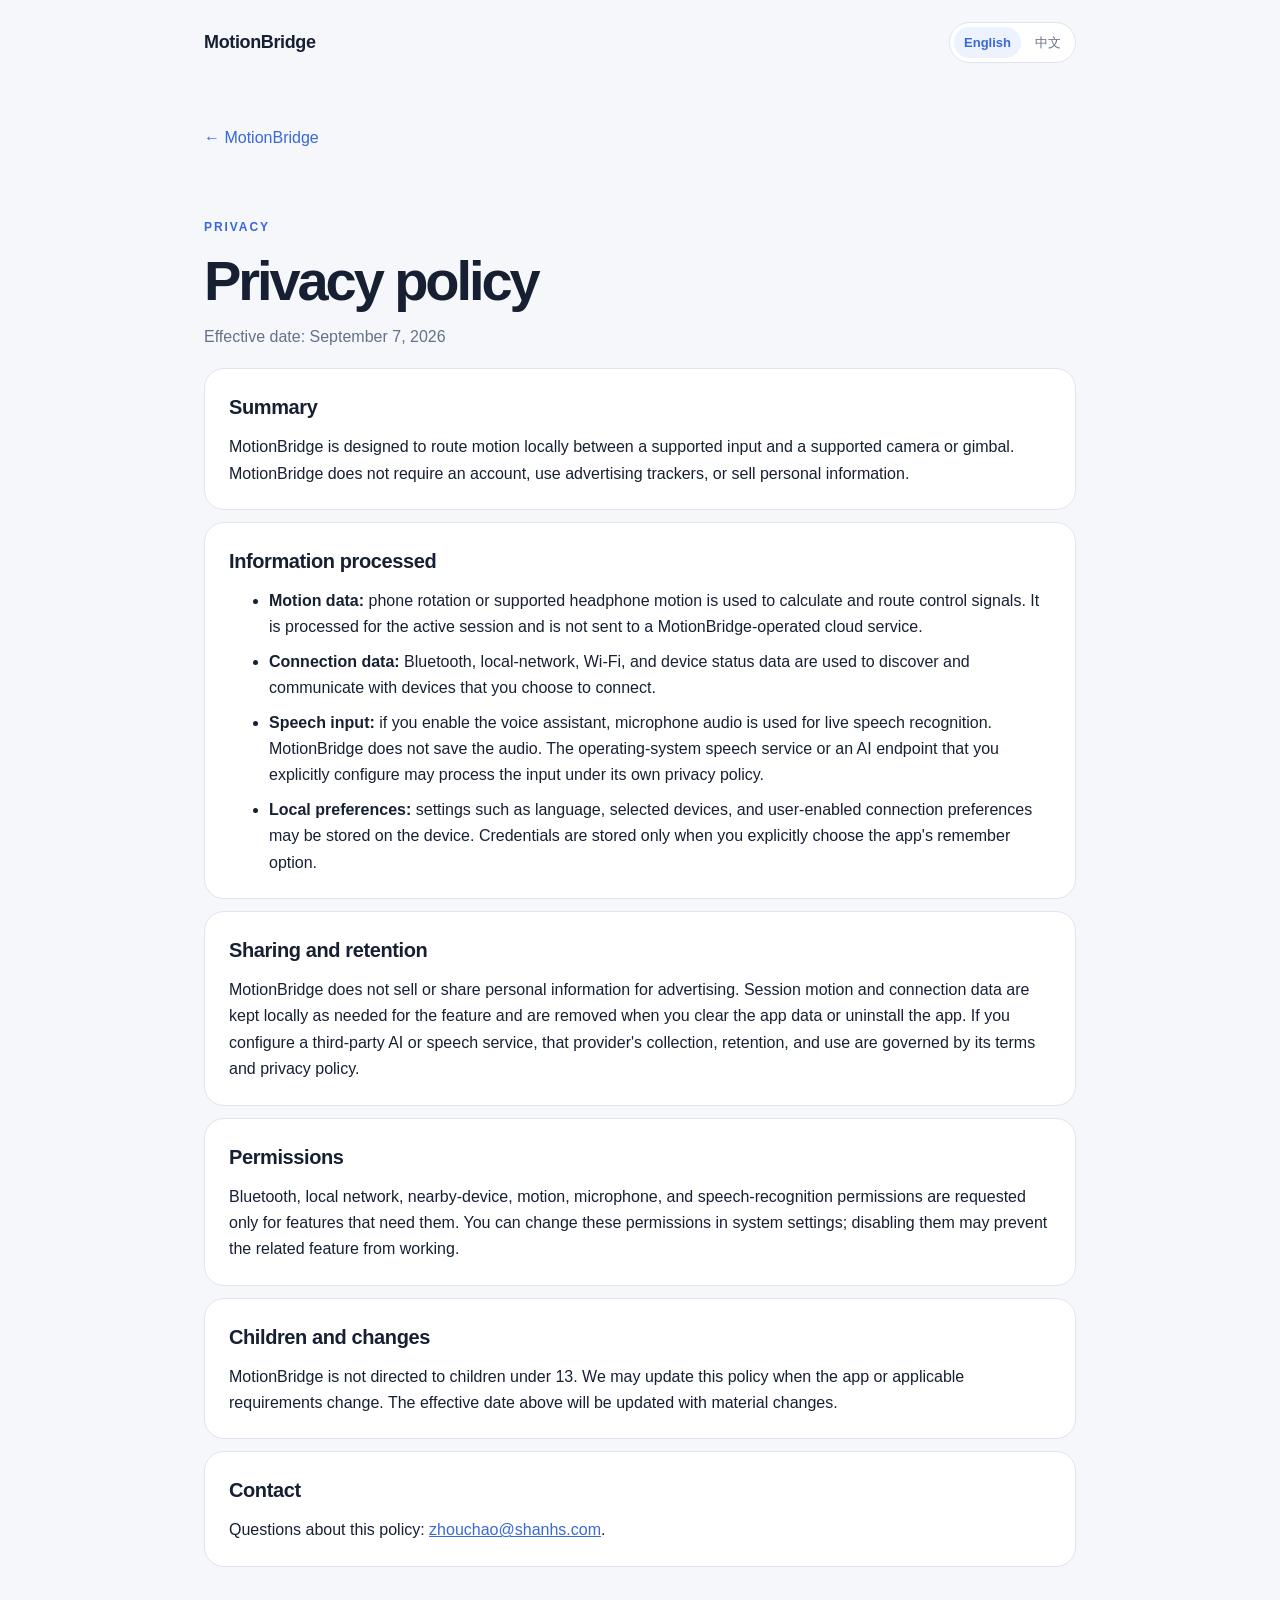
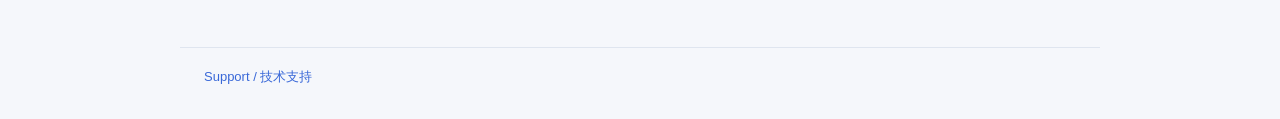
==== privacy.html @ e5f268b8 "Add bilingual support and privacy pages" ====
<!doctype html>
<html lang="en">
  <head>
    <meta charset="utf-8" />
    <meta name="viewport" content="width=device-width, initial-scale=1" />
    <meta name="description" content="MotionBridge privacy policy." />
    <title>MotionBridge · Privacy</title>
    <link rel="stylesheet" href="./assets/site.css" />
  </head>
  <body>
    <header class="site-header">
      <a class="brand" href="./">MotionBridge</a>
      <div class="language-switcher" aria-label="Language">
        <button type="button" data-language="en">English</button>
        <button type="button" data-language="zh">中文</button>
      </div>
    </header>

    <main class="shell page">
      <a class="back-link" href="./">← MotionBridge</a>
      <div data-lang="en">
        <p class="eyebrow">PRIVACY</p>
        <h1>Privacy policy</h1>
        <p class="meta">Effective date: September 7, 2026</p>
        <section class="panel">
          <h2>Summary</h2>
          <p>MotionBridge is designed to route motion locally between a supported input and a supported camera or gimbal. MotionBridge does not require an account, use advertising trackers, or sell personal information.</p>
        </section>
        <section class="panel">
          <h2>Information processed</h2>
          <ul>
            <li><strong>Motion data:</strong> phone rotation or supported headphone motion is used to calculate and route control signals. It is processed for the active session and is not sent to a MotionBridge-operated cloud service.</li>
            <li><strong>Connection data:</strong> Bluetooth, local-network, Wi-Fi, and device status data are used to discover and communicate with devices that you choose to connect.</li>
            <li><strong>Speech input:</strong> if you enable the voice assistant, microphone audio is used for live speech recognition. MotionBridge does not save the audio. The operating-system speech service or an AI endpoint that you explicitly configure may process the input under its own privacy policy.</li>
            <li><strong>Local preferences:</strong> settings such as language, selected devices, and user-enabled connection preferences may be stored on the device. Credentials are stored only when you explicitly choose the app's remember option.</li>
          </ul>
        </section>
        <section class="panel">
          <h2>Sharing and retention</h2>
          <p>MotionBridge does not sell or share personal information for advertising. Session motion and connection data are kept locally as needed for the feature and are removed when you clear the app data or uninstall the app. If you configure a third-party AI or speech service, that provider's collection, retention, and use are governed by its terms and privacy policy.</p>
        </section>
        <section class="panel">
          <h2>Permissions</h2>
          <p>Bluetooth, local network, nearby-device, motion, microphone, and speech-recognition permissions are requested only for features that need them. You can change these permissions in system settings; disabling them may prevent the related feature from working.</p>
        </section>
        <section class="panel">
          <h2>Children and changes</h2>
          <p>MotionBridge is not directed to children under 13. We may update this policy when the app or applicable requirements change. The effective date above will be updated with material changes.</p>
        </section>
        <section class="panel">
          <h2>Contact</h2>
          <p>Questions about this policy: <a href="mailto:zhouchao@shanhs.com?subject=MotionBridge%20privacy">zhouchao@shanhs.com</a>.</p>
        </section>
      </div>
      <div data-lang="zh" hidden>
        <p class="eyebrow">隐私</p>
        <h1>隐私政策</h1>
        <p class="meta">生效日期：2026 年 9 月 7 日</p>
        <section class="panel">
          <h2>摘要</h2>
          <p>MotionBridge 用于在支持的输入设备与相机或云台之间本地传递动作数据。MotionBridge 不要求注册账号，不使用广告追踪器，也不会出售个人信息。</p>
        </section>
        <section class="panel">
          <h2>处理的信息</h2>
          <ul>
            <li><strong>动作数据：</strong>使用手机旋转数据或支持的耳机动作数据计算并传递控制信号。在当前会话中处理，不会发送到 MotionBridge 运营的云服务。</li>
            <li><strong>连接数据：</strong>使用蓝牙、本地网络、Wi-Fi 和设备状态数据，发现并连接你主动选择的设备。</li>
            <li><strong>语音输入：</strong>启用语音助手后，麦克风音频用于实时语音识别。MotionBridge 不保存音频。操作系统语音服务或你主动配置的 AI 服务可能根据其自身隐私政策处理相关输入。</li>
            <li><strong>本地偏好：</strong>语言、已选设备和用户启用的连接偏好等设置可能保存在设备上。只有在你明确选择记住时，连接凭据才会保存。</li>
          </ul>
        </section>
        <section class="panel">
          <h2>共享与保留</h2>
          <p>MotionBridge 不会为广告目的出售或共享个人信息。会话动作数据和连接数据按功能需要保存在本地；清除应用数据或卸载应用后会移除这些数据。如果你配置第三方 AI 或语音服务，相关数据的收集、保留和使用由该服务的条款与隐私政策约束。</p>
        </section>
        <section class="panel">
          <h2>权限</h2>
          <p>蓝牙、本地网络、附近设备、运动、麦克风和语音识别权限，仅在对应功能需要时请求。你可以在系统设置中修改权限；关闭权限可能导致相关功能不可用。</p>
        </section>
        <section class="panel">
          <h2>儿童与政策变更</h2>
          <p>MotionBridge 不面向 13 岁以下儿童。应用功能或适用要求变化时，我们可能更新本政策；发生重大变化时会更新上方生效日期。</p>
        </section>
        <section class="panel">
          <h2>联系方式</h2>
          <p>如对本政策有疑问，请发送邮件至 <a href="mailto:zhouchao@shanhs.com?subject=MotionBridge%20%E9%9A%90%E7%A7%81">zhouchao@shanhs.com</a>。</p>
        </section>
      </div>
    </main>

    <footer class="site-footer shell">
      <a href="./support.html">Support / 技术支持</a>
    </footer>
    <script src="./assets/site.js"></script>
  </body>
</html>
---- assets/site.css ----
:root {
  color-scheme: light;
  --ink: #172033;
  --muted: #657089;
  --line: #dfe5ef;
  --surface: #ffffff;
  --wash: #f5f7fb;
  --accent: #3968d8;
  --accent-wash: #edf2ff;
}

* { box-sizing: border-box; }

body {
  margin: 0;
  background: var(--wash);
  color: var(--ink);
  font: 16px/1.65 -apple-system, BlinkMacSystemFont, "Segoe UI", sans-serif;
}

a { color: var(--accent); }

.shell { max-width: 920px; margin: 0 auto; padding-left: 24px; padding-right: 24px; }

.site-header {
  display: flex;
  align-items: center;
  justify-content: space-between;
  max-width: 920px;
  margin: 0 auto;
  padding: 22px 24px;
}

.brand { color: var(--ink); font-size: 18px; font-weight: 750; text-decoration: none; letter-spacing: -0.02em; }

.language-switcher { display: flex; gap: 4px; padding: 4px; border: 1px solid var(--line); border-radius: 999px; background: var(--surface); }
.language-switcher button { border: 0; border-radius: 999px; background: transparent; color: var(--muted); cursor: pointer; padding: 5px 10px; font: inherit; font-size: 13px; }
.language-switcher button[aria-pressed="true"] { background: var(--accent-wash); color: var(--accent); font-weight: 700; }

.hero { padding-top: 96px; padding-bottom: 112px; }
.page { padding-top: 40px; padding-bottom: 80px; }
.eyebrow { color: var(--accent); font-size: 12px; font-weight: 800; letter-spacing: .16em; margin: 0 0 14px; }
h1 { max-width: 720px; margin: 0; font-size: clamp(38px, 7vw, 68px); line-height: 1.04; letter-spacing: -0.055em; }
.page h1 { font-size: clamp(36px, 6vw, 56px); }
.lead { max-width: 620px; color: var(--muted); font-size: 20px; line-height: 1.5; margin: 24px 0 0; }
.meta { color: var(--muted); margin-top: 14px; }

.link-grid { display: grid; grid-template-columns: repeat(2, minmax(0, 1fr)); gap: 14px; margin-top: 56px; }
.card, .panel { border: 1px solid var(--line); border-radius: 20px; background: var(--surface); }
.card { display: flex; min-height: 190px; flex-direction: column; justify-content: flex-end; padding: 24px; color: var(--ink); text-decoration: none; transition: border-color .2s, transform .2s; }
.card:hover { border-color: var(--accent); transform: translateY(-2px); }
.card-kicker { color: var(--accent); font-size: 11px; font-weight: 800; letter-spacing: .14em; }
.card-title { display: block; font-size: 23px; font-weight: 750; margin-top: 10px; }
.card-copy { display: block; color: var(--muted); margin-top: 6px; }

.back-link { display: inline-block; margin-bottom: 56px; text-decoration: none; }
.page > div:not([hidden]) { margin-top: 10px; }
.panel { margin-top: 18px; padding: 22px 24px; }
.panel h2 { margin: 0 0 10px; font-size: 20px; letter-spacing: -0.02em; }
.panel p, .panel ul, .panel ol { margin: 0; }
.panel + .panel { margin-top: 12px; }
.panel li + li { margin-top: 8px; }

.site-footer { display: flex; flex-wrap: wrap; gap: 12px 22px; border-top: 1px solid var(--line); color: var(--muted); font-size: 13px; padding-top: 18px; padding-bottom: 32px; }
.site-footer a { text-decoration: none; }

@media (max-width: 640px) {
  .hero { padding-top: 64px; padding-bottom: 80px; }
  .link-grid { grid-template-columns: 1fr; margin-top: 40px; }
  .card { min-height: 150px; }
  .page { padding-top: 24px; }
  .back-link { margin-bottom: 40px; }
}
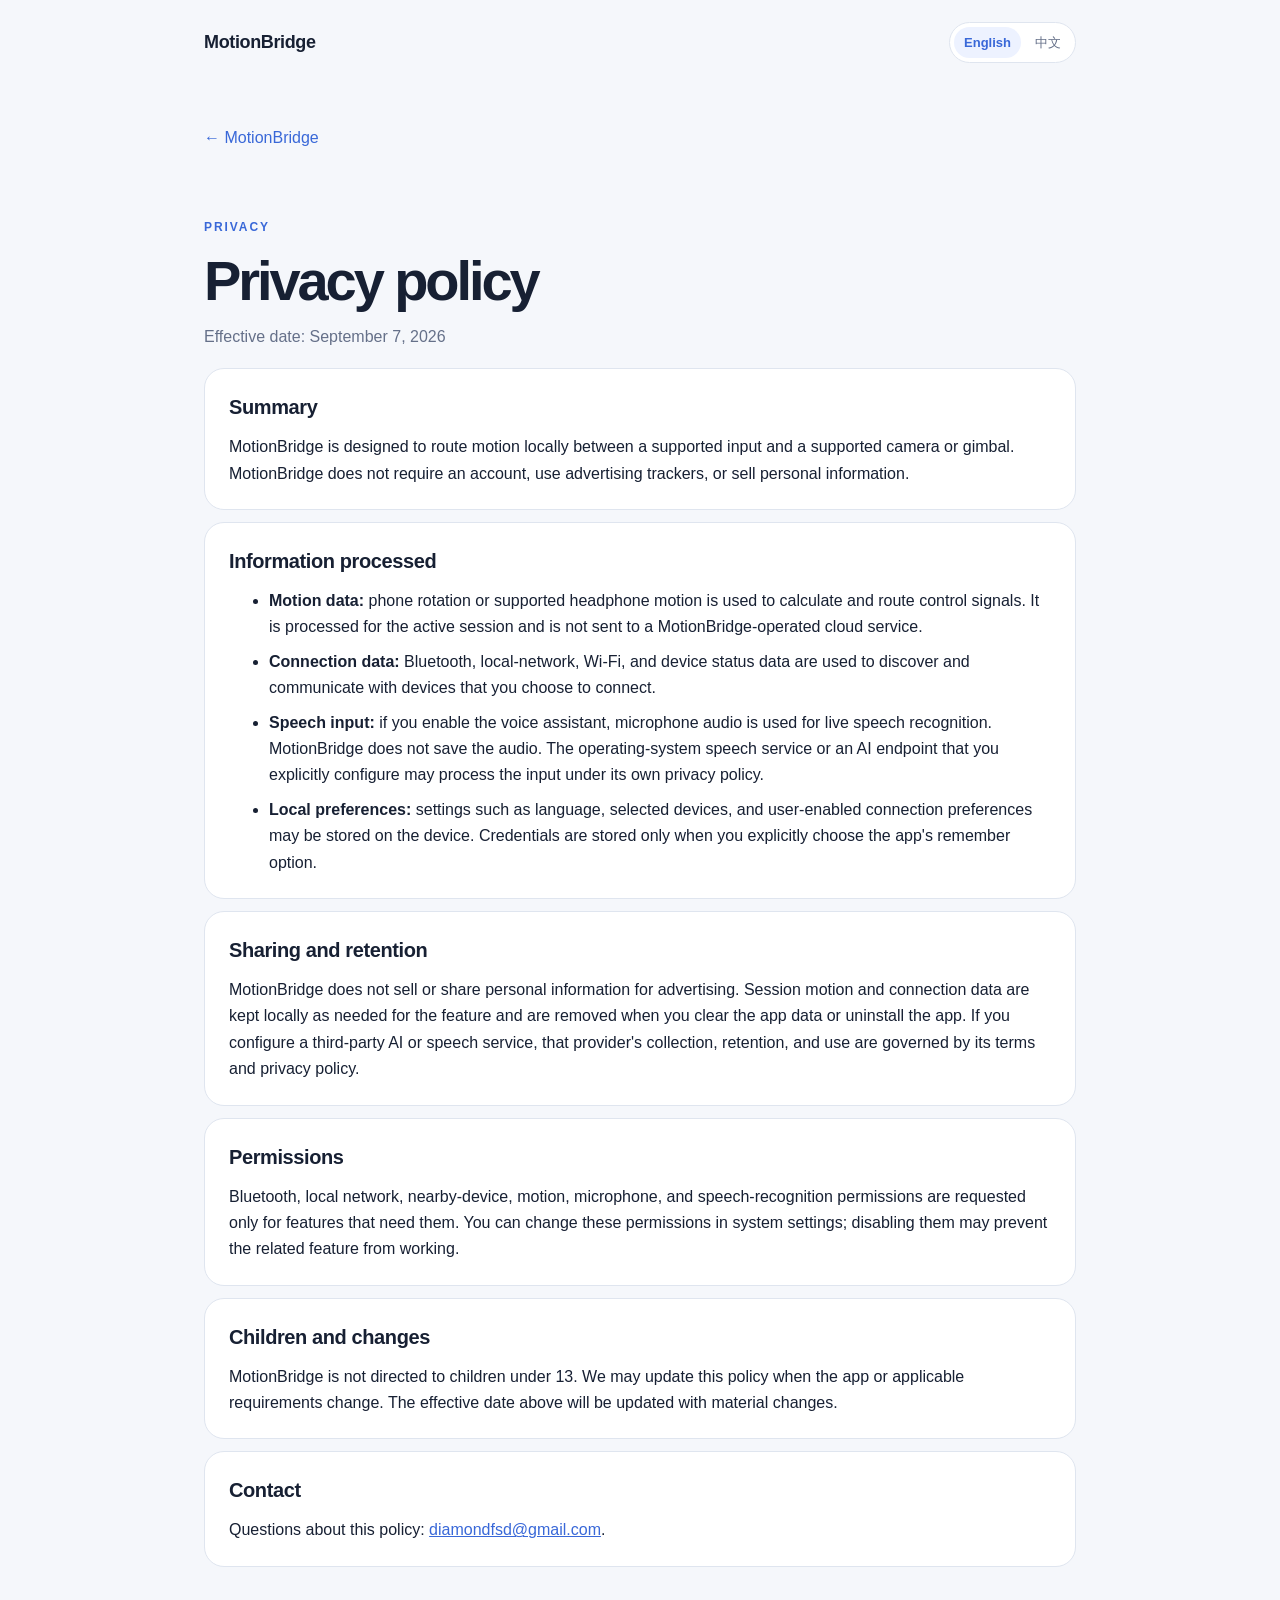
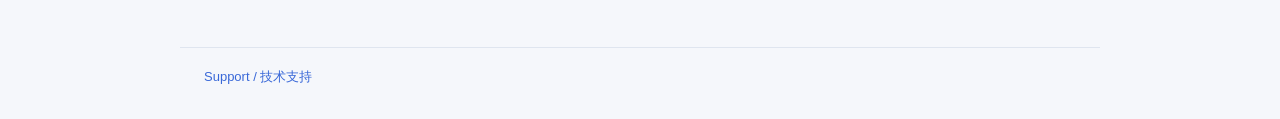
==== commit 43118096: "Update support contact email" ====
--- a/privacy.html
+++ b/privacy.html
@@ -49,7 +49,7 @@
         </section>
         <section class="panel">
           <h2>Contact</h2>
-          <p>Questions about this policy: <a href="mailto:zhouchao@shanhs.com?subject=MotionBridge%20privacy">zhouchao@shanhs.com</a>.</p>
+          <p>Questions about this policy: <a href="mailto:diamondfsd@gmail.com?subject=MotionBridge%20privacy">diamondfsd@gmail.com</a>.</p>
         </section>
       </div>
       <div data-lang="zh" hidden>
@@ -83,7 +83,7 @@
         </section>
         <section class="panel">
           <h2>联系方式</h2>
-          <p>如对本政策有疑问，请发送邮件至 <a href="mailto:zhouchao@shanhs.com?subject=MotionBridge%20%E9%9A%90%E7%A7%81">zhouchao@shanhs.com</a>。</p>
+          <p>如对本政策有疑问，请发送邮件至 <a href="mailto:diamondfsd@gmail.com?subject=MotionBridge%20%E9%9A%90%E7%A7%81">diamondfsd@gmail.com</a>。</p>
         </section>
       </div>
     </main>
